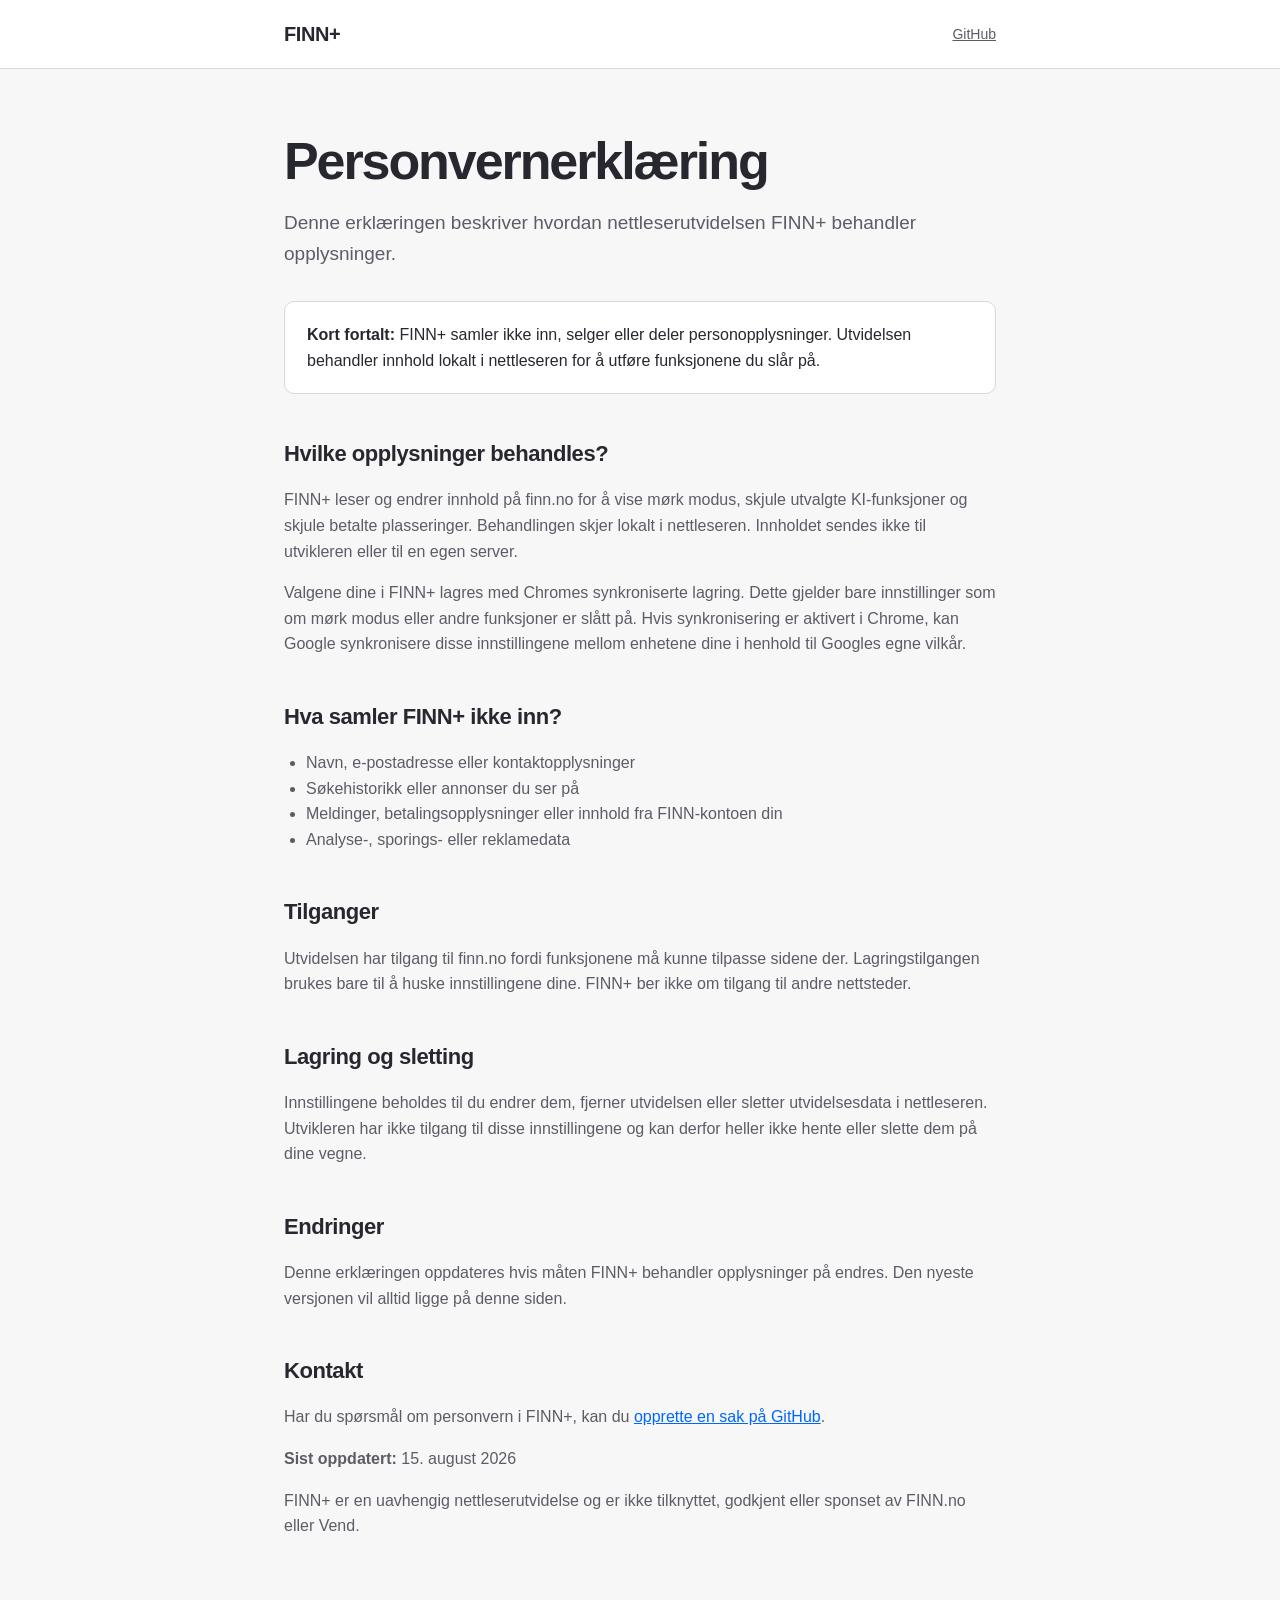
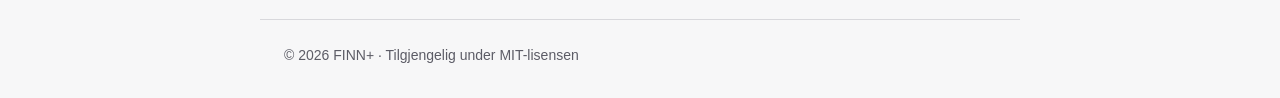
==== docs/index.html @ bd8fe79d "policy" ====
<!doctype html>
<html lang="nb">
  <head>
    <meta charset="utf-8">
    <meta name="viewport" content="width=device-width, initial-scale=1">
    <meta name="description" content="Personvernerklæring for nettleserutvidelsen FINN+.">
    <title>Personvernerklæring – FINN+</title>
    <style>
      :root {
        color-scheme: light dark;
        font-family: Arial, Helvetica, sans-serif;
        --background: #f7f7f8;
        --surface: #fff;
        --text: #27272f;
        --subtle: #5c5c66;
        --border: #d8d8dc;
        --link: #06f;
      }

      @media (prefers-color-scheme: dark) {
        :root {
          --background: #16171a;
          --surface: #202126;
          --text: #f2f2f2;
          --subtle: #c1c2c7;
          --border: #3b3d44;
          --link: #65a5ff;
        }
      }

      * { box-sizing: border-box; }
      body { background: var(--background); color: var(--text); line-height: 1.6; margin: 0; }
      header { background: var(--surface); border-bottom: 1px solid var(--border); }
      header div, main, footer { margin: 0 auto; max-width: 760px; padding-left: 24px; padding-right: 24px; }
      header div { align-items: center; display: flex; justify-content: space-between; min-height: 68px; }
      .brand { font-size: 20px; font-weight: 700; letter-spacing: -.02em; }
      header a { color: var(--subtle); font-size: 14px; }
      main { padding-bottom: 64px; padding-top: 64px; }
      h1 { font-size: clamp(34px, 7vw, 52px); letter-spacing: -.04em; line-height: 1.08; margin: 0 0 18px; }
      h2 { font-size: 22px; letter-spacing: -.02em; margin: 42px 0 10px; }
      p, li { color: var(--subtle); }
      .intro { font-size: 19px; margin-bottom: 32px; max-width: 650px; }
      .notice { background: var(--surface); border: 1px solid var(--border); border-radius: 10px; padding: 20px 22px; }
      a { color: var(--link); }
      ul { padding-left: 22px; }
      footer { border-top: 1px solid var(--border); color: var(--subtle); font-size: 14px; padding-bottom: 32px; padding-top: 24px; }
    </style>
  </head>
  <body>
    <header>
      <div>
        <span class="brand">FINN+</span>
        <a href="https://github.com/watameln/FINN-Plus">GitHub</a>
      </div>
    </header>

    <main>
      <h1>Personvernerklæring</h1>
      <p class="intro">Denne erklæringen beskriver hvordan nettleserutvidelsen FINN+ behandler opplysninger.</p>

      <div class="notice">
        <strong>Kort fortalt:</strong> FINN+ samler ikke inn, selger eller deler personopplysninger. Utvidelsen behandler innhold lokalt i nettleseren for å utføre funksjonene du slår på.
      </div>

      <h2>Hvilke opplysninger behandles?</h2>
      <p>FINN+ leser og endrer innhold på finn.no for å vise mørk modus, skjule utvalgte KI-funksjoner og skjule betalte plasseringer. Behandlingen skjer lokalt i nettleseren. Innholdet sendes ikke til utvikleren eller til en egen server.</p>

      <p>Valgene dine i FINN+ lagres med Chromes synkroniserte lagring. Dette gjelder bare innstillinger som om mørk modus eller andre funksjoner er slått på. Hvis synkronisering er aktivert i Chrome, kan Google synkronisere disse innstillingene mellom enhetene dine i henhold til Googles egne vilkår.</p>

      <h2>Hva samler FINN+ ikke inn?</h2>
      <ul>
        <li>Navn, e-postadresse eller kontaktopplysninger</li>
        <li>Søkehistorikk eller annonser du ser på</li>
        <li>Meldinger, betalingsopplysninger eller innhold fra FINN-kontoen din</li>
        <li>Analyse-, sporings- eller reklamedata</li>
      </ul>

      <h2>Tilganger</h2>
      <p>Utvidelsen har tilgang til finn.no fordi funksjonene må kunne tilpasse sidene der. Lagringstilgangen brukes bare til å huske innstillingene dine. FINN+ ber ikke om tilgang til andre nettsteder.</p>

      <h2>Lagring og sletting</h2>
      <p>Innstillingene beholdes til du endrer dem, fjerner utvidelsen eller sletter utvidelsesdata i nettleseren. Utvikleren har ikke tilgang til disse innstillingene og kan derfor heller ikke hente eller slette dem på dine vegne.</p>

      <h2>Endringer</h2>
      <p>Denne erklæringen oppdateres hvis måten FINN+ behandler opplysninger på endres. Den nyeste versjonen vil alltid ligge på denne siden.</p>

      <h2>Kontakt</h2>
      <p>Har du spørsmål om personvern i FINN+, kan du <a href="https://github.com/watameln/FINN-Plus/issues/new">opprette en sak på GitHub</a>.</p>

      <p><strong>Sist oppdatert:</strong> 15. august 2026</p>
      <p>FINN+ er en uavhengig nettleserutvidelse og er ikke tilknyttet, godkjent eller sponset av FINN.no eller Vend.</p>
    </main>

    <footer>© 2026 FINN+ · Tilgjengelig under MIT-lisensen</footer>
  </body>
</html>
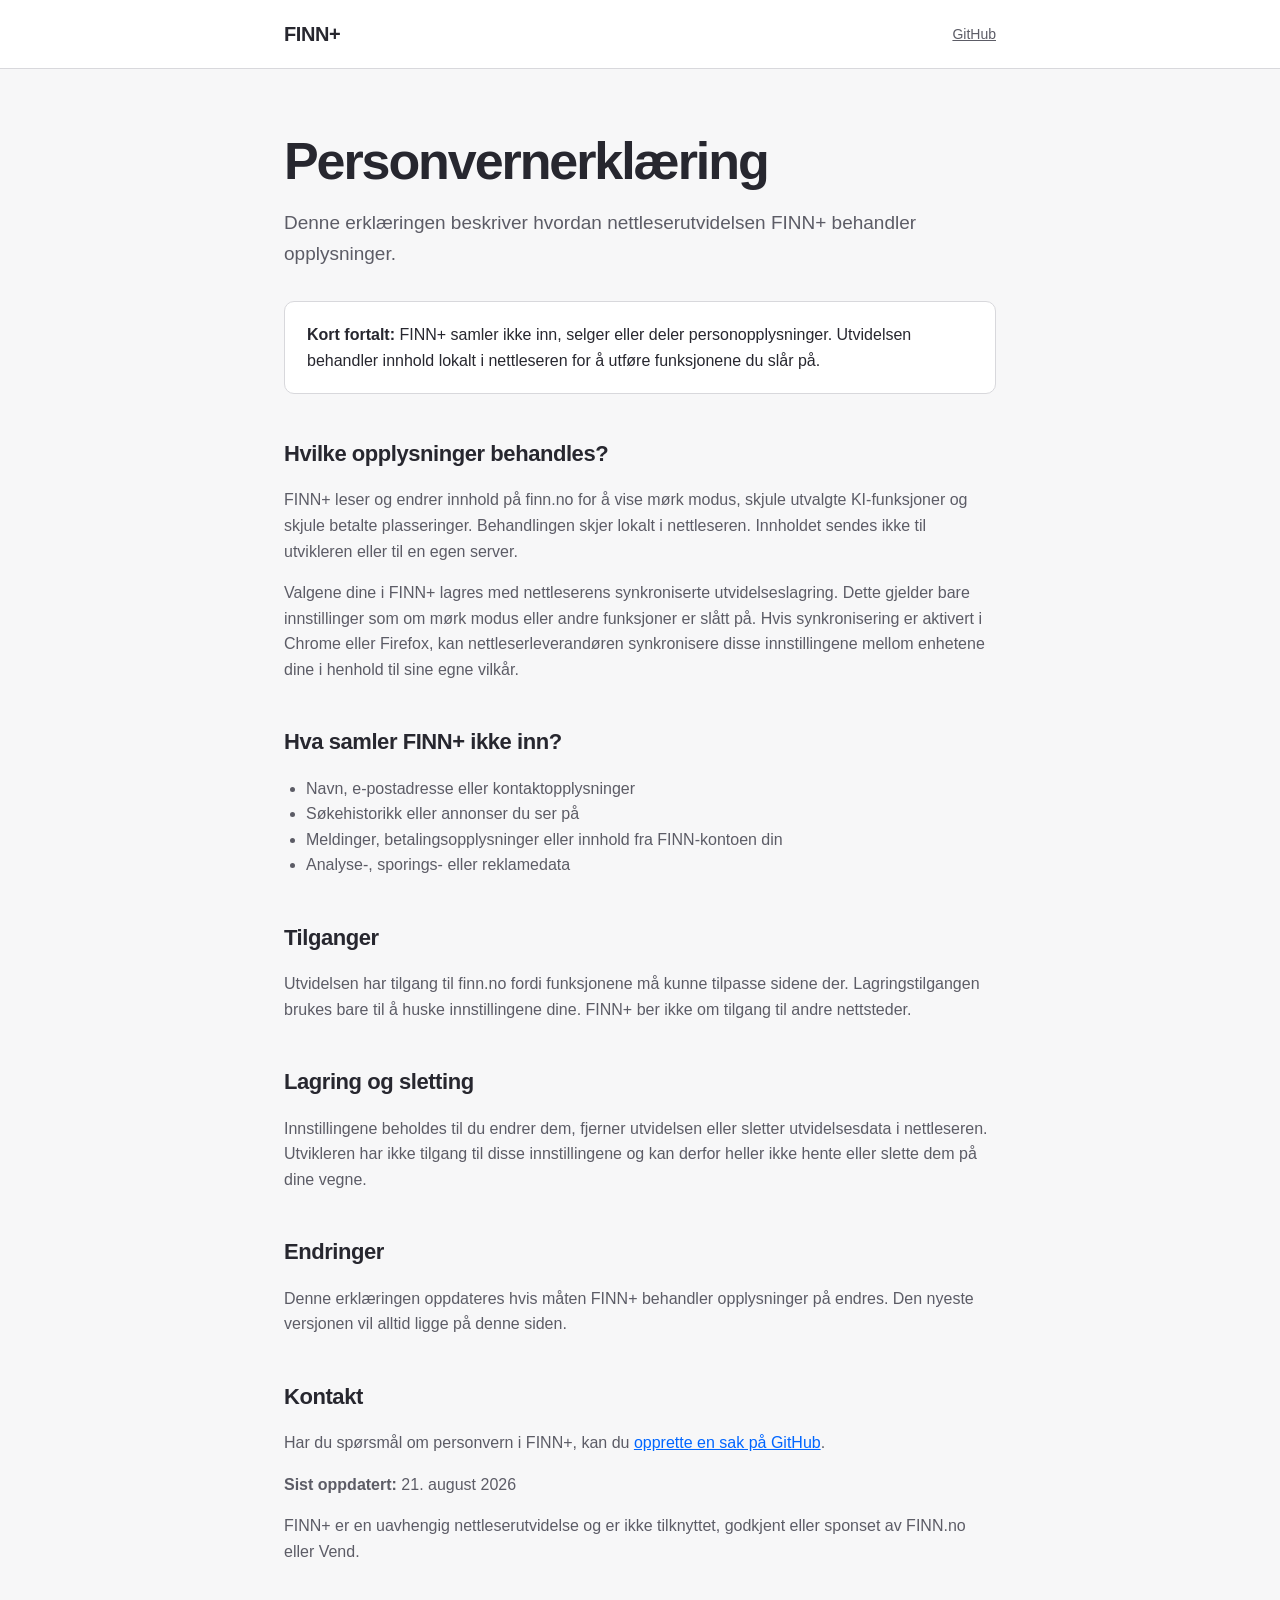
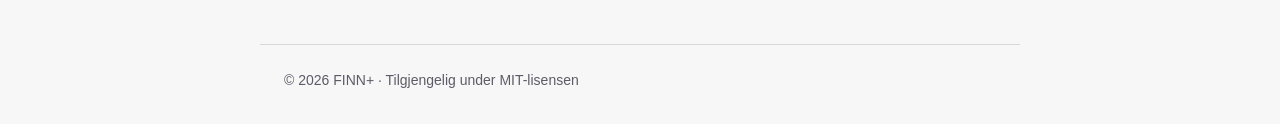
==== commit 3ea42392: "fireeeefox" ====
--- a/docs/index.html
+++ b/docs/index.html
@@ -65,7 +65,7 @@
       <h2>Hvilke opplysninger behandles?</h2>
       <p>FINN+ leser og endrer innhold på finn.no for å vise mørk modus, skjule utvalgte KI-funksjoner og skjule betalte plasseringer. Behandlingen skjer lokalt i nettleseren. Innholdet sendes ikke til utvikleren eller til en egen server.</p>
 
-      <p>Valgene dine i FINN+ lagres med Chromes synkroniserte lagring. Dette gjelder bare innstillinger som om mørk modus eller andre funksjoner er slått på. Hvis synkronisering er aktivert i Chrome, kan Google synkronisere disse innstillingene mellom enhetene dine i henhold til Googles egne vilkår.</p>
+      <p>Valgene dine i FINN+ lagres med nettleserens synkroniserte utvidelseslagring. Dette gjelder bare innstillinger som om mørk modus eller andre funksjoner er slått på. Hvis synkronisering er aktivert i Chrome eller Firefox, kan nettleserleverandøren synkronisere disse innstillingene mellom enhetene dine i henhold til sine egne vilkår.</p>
 
       <h2>Hva samler FINN+ ikke inn?</h2>
       <ul>
@@ -87,7 +87,7 @@
       <h2>Kontakt</h2>
       <p>Har du spørsmål om personvern i FINN+, kan du <a href="https://github.com/watameln/FINN-Plus/issues/new">opprette en sak på GitHub</a>.</p>
 
-      <p><strong>Sist oppdatert:</strong> 15. august 2026</p>
+      <p><strong>Sist oppdatert:</strong> 21. august 2026</p>
       <p>FINN+ er en uavhengig nettleserutvidelse og er ikke tilknyttet, godkjent eller sponset av FINN.no eller Vend.</p>
     </main>
 
